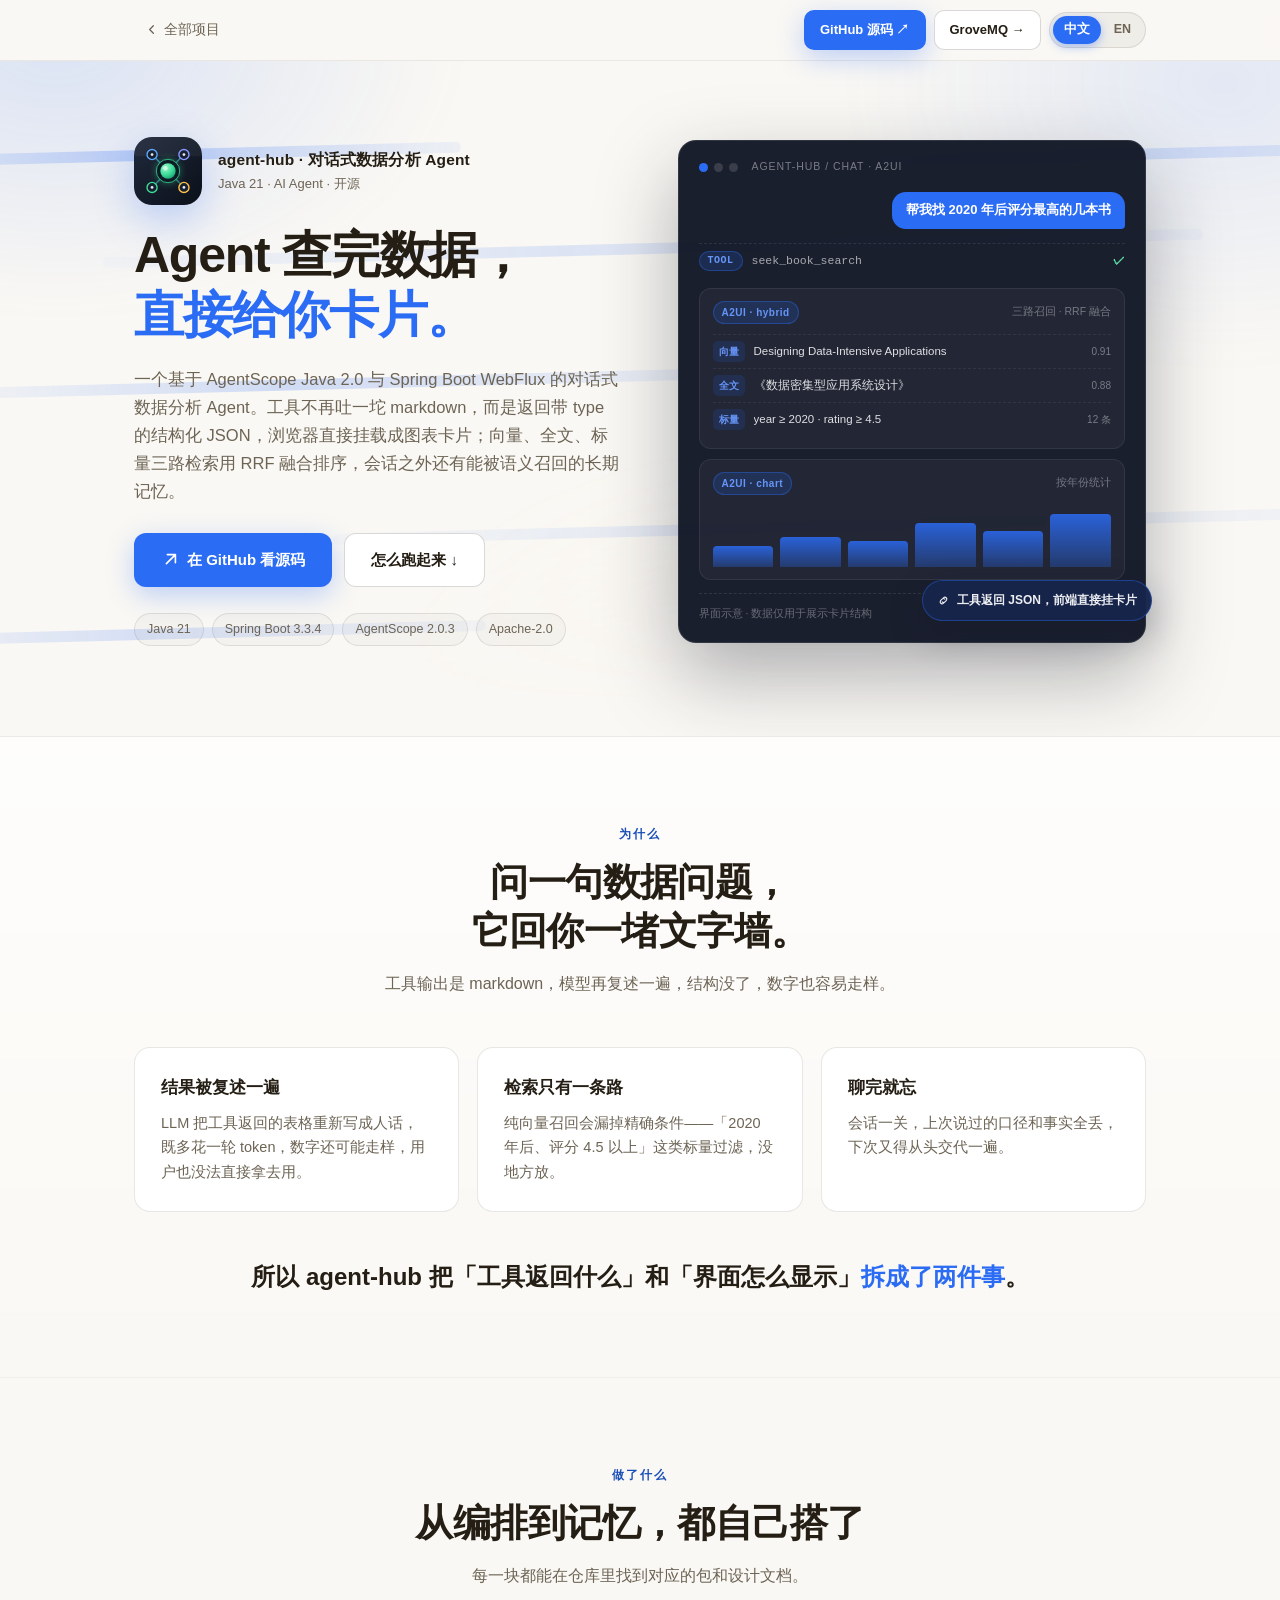
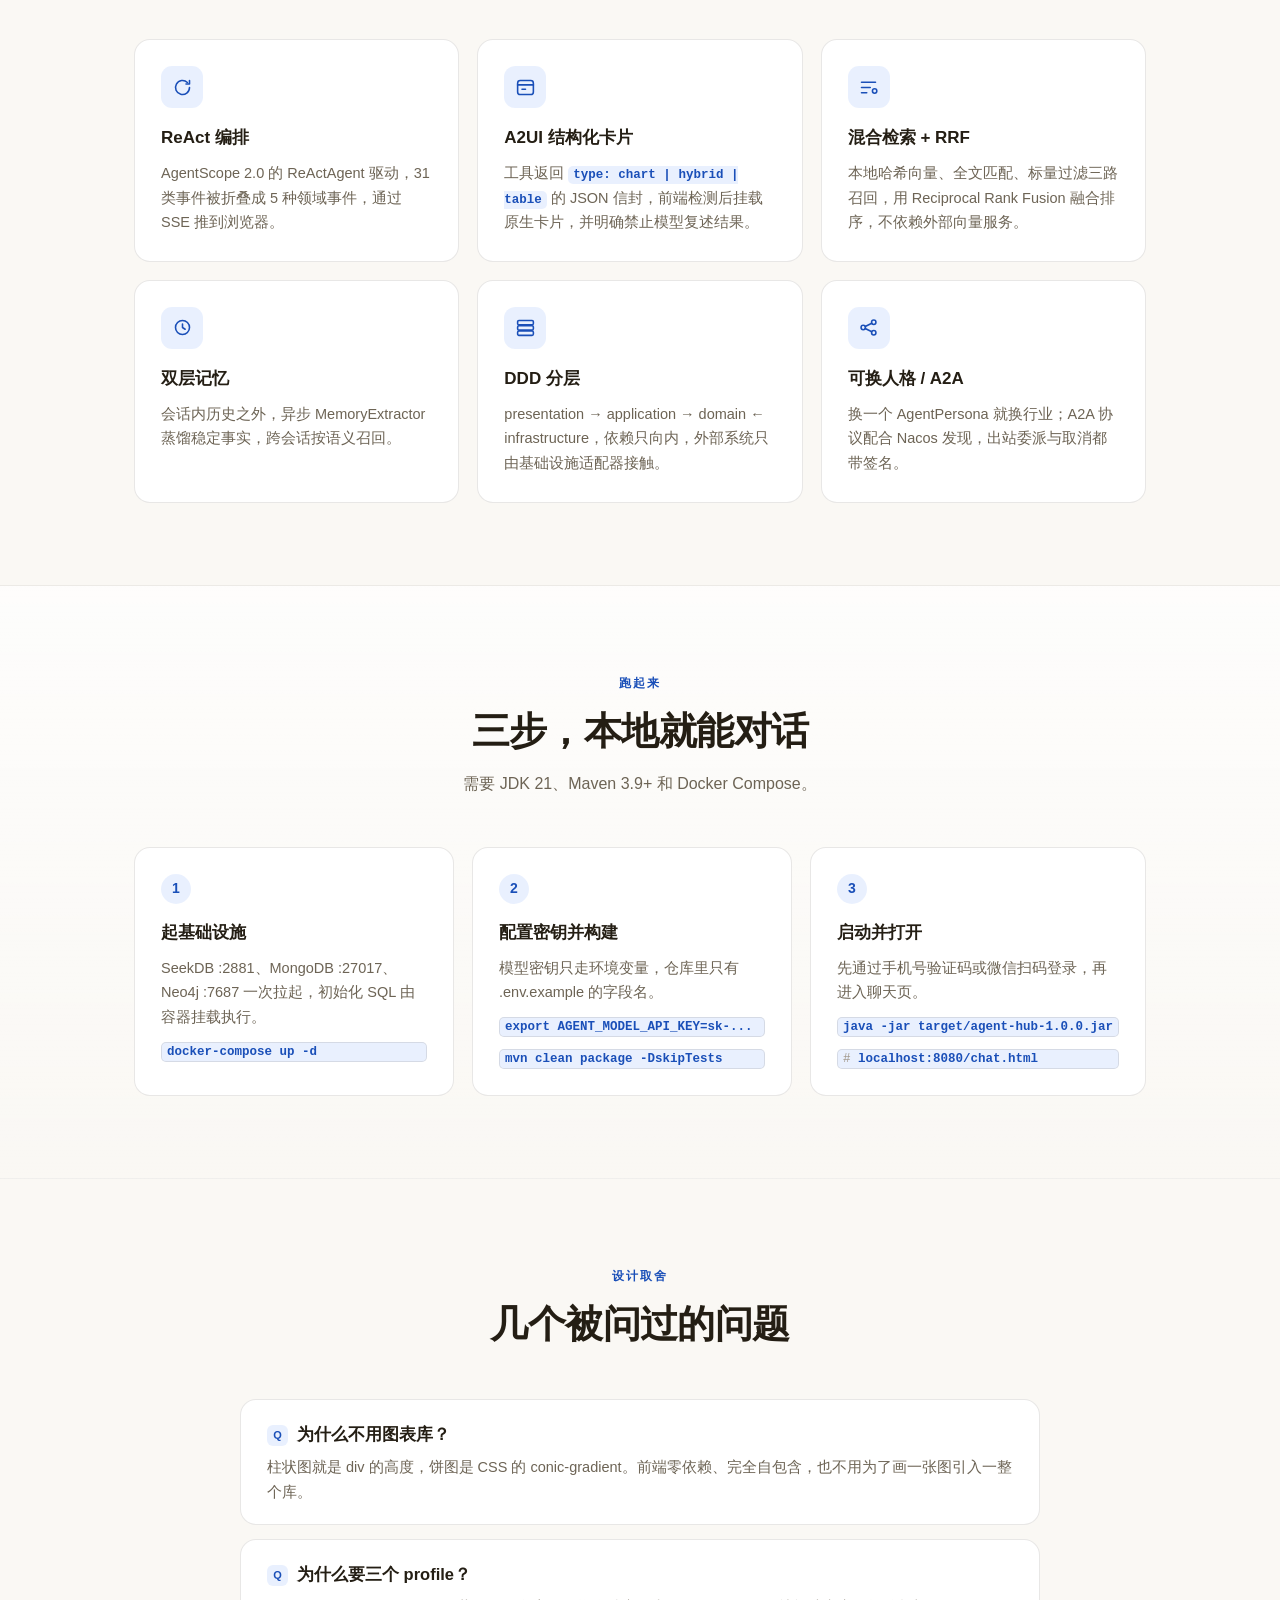
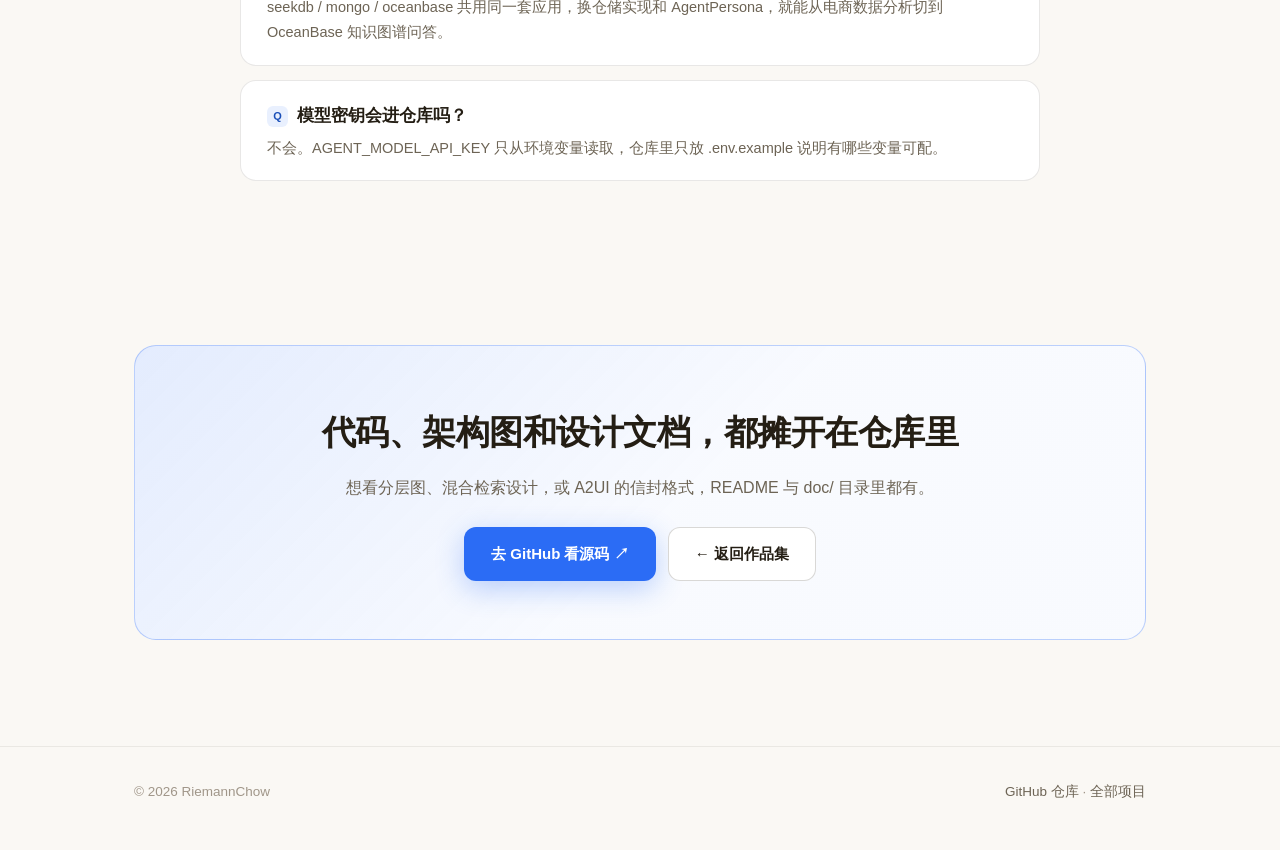
==== projects/agent-hub/index.html @ 88ec3f2a "feat: portfolio init commit" ====
<!DOCTYPE html>
<html lang="zh-CN">
<head>
  <meta charset="UTF-8">
  <meta name="viewport" content="width=device-width, initial-scale=1.0">
  <title>agent-hub · 查完数据，直接给你卡片 | RiemannChow 的作品</title>
  <meta name="description" content="agent-hub：基于 AgentScope Java 2.0 与 Spring Boot WebFlux 的对话式数据分析 Agent。ReAct 编排、A2UI 结构化结果卡片、混合检索 RRF、双层记忆与 DDD 分层。">
  <meta name="theme-color" content="#faf8f4">
  <link rel="icon" type="image/svg+xml" href="../../assets/favicon.svg">
  <link rel="stylesheet" href="../../styles.css">
  <link rel="stylesheet" href="../../detail.css">
  <script>
    document.documentElement.classList.add('js');
    try {
      document.documentElement.dataset.lang =
        localStorage.getItem('portfolio-lang') === 'en' ? 'en' : 'zh';
    } catch (e) {}
  </script>
</head>
<body class="detail-page theme-blue" data-page="ah">
  <a class="skip-link" href="#main" data-i18n="common.skip">跳到主要内容</a>

  <header class="site-header">
    <div class="container nav">
      <a class="back-link" href="../../">
        <svg viewBox="0 0 24 24" fill="none" stroke="currentColor" stroke-width="2" stroke-linecap="round" stroke-linejoin="round" aria-hidden="true"><polyline points="15 18 9 12 15 6"/></svg>
        <span data-i18n="common.back">全部项目</span>
      </a>
      <div class="detail-actions">
        <a class="btn btn-primary btn-sm" href="https://github.com/RiemannChow/agent-hub" target="_blank" rel="noopener noreferrer" data-i18n="common.source">GitHub 源码 ↗</a>
        <a class="btn btn-ghost btn-sm hide-sm" href="../grovemq/" data-i18n="ah.cross">GroveMQ →</a>
        <div class="lang-switch" role="group" aria-label="语言切换">
          <button type="button" data-lang="zh" aria-pressed="true">中文</button>
          <button type="button" data-lang="en" aria-pressed="false">EN</button>
        </div>
      </div>
    </div>
  </header>

  <main id="main">
    <!-- ============ Hero ============ -->
    <section class="detail-hero">
      <div class="detail-stripes" aria-hidden="true"><i></i><i></i><i></i><i></i><i></i><i></i></div>
      <div class="container detail-inner">
        <div class="detail-copy">
          <div class="detail-app">
            <img src="../../assets/agent-hub.svg" alt="agent-hub 项目图标" data-i18n-alt="ah.iconAlt" width="68" height="68">
            <div>
              <div class="detail-app-name" data-i18n="ah.appName">agent-hub · 对话式数据分析 Agent</div>
              <div class="detail-app-cat" data-i18n="ah.appCat">Java 21 · AI Agent · 开源</div>
            </div>
          </div>
          <h1 class="hero-title" data-i18n="ah.hero.title" data-i18n-html>Agent 查完数据，<br><em>直接给你卡片。</em></h1>
          <p class="hero-sub" data-i18n="ah.hero.sub">一个基于 AgentScope Java 2.0 与 Spring Boot WebFlux 的对话式数据分析 Agent。工具不再吐一坨 markdown，而是返回带 type 的结构化 JSON，浏览器直接挂载成图表卡片；向量、全文、标量三路检索用 RRF 融合排序，会话之外还有能被语义召回的长期记忆。</p>
          <div class="detail-ctas">
            <a class="btn btn-primary" href="https://github.com/RiemannChow/agent-hub" target="_blank" rel="noopener noreferrer">
              <svg viewBox="0 0 20 20" aria-hidden="true"><path d="M7 4h9v9M16 4 6 14" fill="none" stroke="currentColor" stroke-width="1.8" stroke-linecap="round" stroke-linejoin="round"/></svg>
              <span data-i18n="common.cta.source">在 GitHub 看源码</span>
            </a>
            <a class="btn btn-ghost" href="#run" data-i18n="common.cta.run">怎么跑起来 ↓</a>
          </div>
          <div class="facts">
            <span class="fact">Java 21</span>
            <span class="fact">Spring Boot 3.3.4</span>
            <span class="fact">AgentScope 2.0.3</span>
            <span class="fact">Apache-2.0</span>
          </div>
        </div>

        <div class="demo-wrap">
          <div class="demo-panel">
            <div class="demo-bar"><i></i><i></i><i></i><span>agent-hub / chat · a2ui</span></div>
            <div class="demo-user" data-i18n="ah.demo.user">帮我找 2020 年后评分最高的几本书</div>
            <div class="demo-line"><span class="demo-chip">TOOL</span><span>seek_book_search</span><b>✓</b></div>

            <div class="demo-card">
              <div class="demo-card-head">
                <span class="demo-chip">A2UI · hybrid</span>
                <small data-i18n="ah.demo.hybridLabel">三路召回 · RRF 融合</small>
              </div>
              <div class="demo-hit"><em data-i18n="ah.demo.vector">向量</em><span>Designing Data-Intensive Applications</span><small>0.91</small></div>
              <div class="demo-hit"><em data-i18n="ah.demo.fulltext">全文</em><span data-i18n="ah.demo.hit2">《数据密集型应用系统设计》</span><small>0.88</small></div>
              <div class="demo-hit"><em data-i18n="ah.demo.scalar">标量</em><span>year ≥ 2020 · rating ≥ 4.5</span><small data-i18n="ah.demo.hit3Count">12 条</small></div>
            </div>

            <div class="demo-card">
              <div class="demo-card-head">
                <span class="demo-chip">A2UI · chart</span>
                <small data-i18n="ah.demo.chartLabel">按年份统计</small>
              </div>
              <div class="demo-chart" aria-hidden="true">
                <i style="--h:36%"></i><i style="--h:52%"></i><i style="--h:44%"></i>
                <i style="--h:76%"></i><i style="--h:62%"></i><i style="--h:92%"></i>
              </div>
            </div>
            <div class="demo-note" data-i18n="ah.demo.note">界面示意 · 数据仅用于展示卡片结构</div>
          </div>
          <div class="demo-float">
            <svg viewBox="0 0 20 20" fill="none" stroke="currentColor" stroke-width="1.7" stroke-linecap="round" aria-hidden="true"><path d="M8 12a3 3 0 0 0 4.2 0l2.3-2.3a3 3 0 0 0-4.2-4.2l-1.1 1.1M12 8a3 3 0 0 0-4.2 0L5.5 10.3a3 3 0 0 0 4.2 4.2l1.1-1.1"/></svg>
            <span data-i18n="ah.demo.float">工具返回 JSON，前端直接挂卡片</span>
          </div>
        </div>
      </div>
    </section>

    <!-- ============ 为什么 ============ -->
    <section class="detail-section alt">
      <div class="container">
        <div class="detail-head">
          <span class="kicker" data-i18n="ah.why.kicker">为什么</span>
          <h2 class="section-title" data-i18n="ah.why.title" data-i18n-html>问一句数据问题，<br>它回你一堵文字墙。</h2>
          <p class="section-sub" data-i18n="ah.why.sub">工具输出是 markdown，模型再复述一遍，结构没了，数字也容易走样。</p>
        </div>
        <div class="card-grid">
          <div class="info-card">
            <h3 data-i18n="ah.why.1h">结果被复述一遍</h3>
            <p data-i18n="ah.why.1p">LLM 把工具返回的表格重新写成人话，既多花一轮 token，数字还可能走样，用户也没法直接拿去用。</p>
          </div>
          <div class="info-card">
            <h3 data-i18n="ah.why.2h">检索只有一条路</h3>
            <p data-i18n="ah.why.2p">纯向量召回会漏掉精确条件——「2020 年后、评分 4.5 以上」这类标量过滤，没地方放。</p>
          </div>
          <div class="info-card">
            <h3 data-i18n="ah.why.3h">聊完就忘</h3>
            <p data-i18n="ah.why.3p">会话一关，上次说过的口径和事实全丢，下次又得从头交代一遍。</p>
          </div>
        </div>
        <p class="detail-transition" data-i18n="ah.why.transition" data-i18n-html>所以 agent-hub 把「工具返回什么」和「界面怎么显示」<em>拆成了两件事</em>。</p>
      </div>
    </section>

    <!-- ============ 能力 ============ -->
    <section class="detail-section">
      <div class="container">
        <div class="detail-head">
          <span class="kicker" data-i18n="ah.feat.kicker">做了什么</span>
          <h2 class="section-title" data-i18n="ah.feat.title">从编排到记忆，都自己搭了</h2>
          <p class="section-sub" data-i18n="ah.feat.sub">每一块都能在仓库里找到对应的包和设计文档。</p>
        </div>
        <div class="card-grid">
          <div class="info-card">
            <div class="feature-icon"><svg viewBox="0 0 24 24" fill="none" stroke="currentColor" stroke-width="1.8" stroke-linecap="round" stroke-linejoin="round" aria-hidden="true"><path d="M20 12a8 8 0 1 1-2.4-5.7"/><polyline points="20 4 20 8 16 8"/></svg></div>
            <h3 data-i18n="ah.feat.1h">ReAct 编排</h3>
            <p data-i18n="ah.feat.1p">AgentScope 2.0 的 ReActAgent 驱动，31 类事件被折叠成 5 种领域事件，通过 SSE 推到浏览器。</p>
          </div>
          <div class="info-card">
            <div class="feature-icon"><svg viewBox="0 0 24 24" fill="none" stroke="currentColor" stroke-width="1.8" stroke-linecap="round" stroke-linejoin="round" aria-hidden="true"><rect x="3" y="4" width="18" height="16" rx="3"/><path d="M3 9h18M8 14h4"/></svg></div>
            <h3 data-i18n="ah.feat.2h">A2UI 结构化卡片</h3>
            <p data-i18n="ah.feat.2p" data-i18n-html>工具返回 <code>type: chart | hybrid | table</code> 的 JSON 信封，前端检测后挂载原生卡片，并明确禁止模型复述结果。</p>
          </div>
          <div class="info-card">
            <div class="feature-icon"><svg viewBox="0 0 24 24" fill="none" stroke="currentColor" stroke-width="1.8" stroke-linecap="round" stroke-linejoin="round" aria-hidden="true"><path d="M4 6h16M4 12h10M4 18h6"/><circle cx="19" cy="16" r="2.5"/></svg></div>
            <h3 data-i18n="ah.feat.3h">混合检索 + RRF</h3>
            <p data-i18n="ah.feat.3p">本地哈希向量、全文匹配、标量过滤三路召回，用 Reciprocal Rank Fusion 融合排序，不依赖外部向量服务。</p>
          </div>
          <div class="info-card">
            <div class="feature-icon"><svg viewBox="0 0 24 24" fill="none" stroke="currentColor" stroke-width="1.8" stroke-linecap="round" stroke-linejoin="round" aria-hidden="true"><circle cx="12" cy="12" r="8"/><path d="M12 8v4l3 2"/></svg></div>
            <h3 data-i18n="ah.feat.4h">双层记忆</h3>
            <p data-i18n="ah.feat.4p">会话内历史之外，异步 MemoryExtractor 蒸馏稳定事实，跨会话按语义召回。</p>
          </div>
          <div class="info-card">
            <div class="feature-icon"><svg viewBox="0 0 24 24" fill="none" stroke="currentColor" stroke-width="1.8" stroke-linecap="round" stroke-linejoin="round" aria-hidden="true"><rect x="3" y="4" width="18" height="5" rx="1.5"/><rect x="3" y="10" width="18" height="5" rx="1.5"/><rect x="3" y="16" width="18" height="5" rx="1.5"/></svg></div>
            <h3 data-i18n="ah.feat.5h">DDD 分层</h3>
            <p data-i18n="ah.feat.5p">presentation → application → domain ← infrastructure，依赖只向内，外部系统只由基础设施适配器接触。</p>
          </div>
          <div class="info-card">
            <div class="feature-icon"><svg viewBox="0 0 24 24" fill="none" stroke="currentColor" stroke-width="1.8" stroke-linecap="round" stroke-linejoin="round" aria-hidden="true"><circle cx="6" cy="12" r="2.5"/><circle cx="18" cy="6" r="2.5"/><circle cx="18" cy="18" r="2.5"/><path d="m8.2 10.9 7.6-3.7M8.2 13.1l7.6 3.7"/></svg></div>
            <h3 data-i18n="ah.feat.6h">可换人格 / A2A</h3>
            <p data-i18n="ah.feat.6p">换一个 AgentPersona 就换行业；A2A 协议配合 Nacos 发现，出站委派与取消都带签名。</p>
          </div>
        </div>
      </div>
    </section>

    <!-- ============ 跑起来 ============ -->
    <section class="detail-section alt" id="run">
      <div class="container">
        <div class="detail-head">
          <span class="kicker" data-i18n="ah.run.kicker">跑起来</span>
          <h2 class="section-title" data-i18n="ah.run.title">三步，本地就能对话</h2>
          <p class="section-sub" data-i18n="ah.run.sub">需要 JDK 21、Maven 3.9+ 和 Docker Compose。</p>
        </div>
        <div class="card-grid">
          <div class="info-card">
            <div class="step-num">1</div>
            <h3 data-i18n="ah.run.1h">起基础设施</h3>
            <p data-i18n="ah.run.1p">SeekDB :2881、MongoDB :27017、Neo4j :7687 一次拉起，初始化 SQL 由容器挂载执行。</p>
            <code class="code-line">docker-compose up -d</code>
          </div>
          <div class="info-card">
            <div class="step-num">2</div>
            <h3 data-i18n="ah.run.2h">配置密钥并构建</h3>
            <p data-i18n="ah.run.2p">模型密钥只走环境变量，仓库里只有 .env.example 的字段名。</p>
            <code class="code-line">export AGENT_MODEL_API_KEY=sk-...</code>
            <code class="code-line">mvn clean package -DskipTests</code>
          </div>
          <div class="info-card">
            <div class="step-num">3</div>
            <h3 data-i18n="ah.run.3h">启动并打开</h3>
            <p data-i18n="ah.run.3p">先通过手机号验证码或微信扫码登录，再进入聊天页。</p>
            <code class="code-line">java -jar target/agent-hub-1.0.0.jar</code>
            <code class="code-line"><span class="cm"># </span>localhost:8080/chat.html</code>
          </div>
        </div>
      </div>
    </section>

    <!-- ============ 设计取舍 ============ -->
    <section class="detail-section">
      <div class="container">
        <div class="detail-head">
          <span class="kicker" data-i18n="ah.faq.kicker">设计取舍</span>
          <h2 class="section-title" data-i18n="ah.faq.title">几个被问过的问题</h2>
        </div>
        <div class="faq-list">
          <div class="faq-item">
            <h3 data-i18n="ah.faq.1h">为什么不用图表库？</h3>
            <p data-i18n="ah.faq.1p">柱状图就是 div 的高度，饼图是 CSS 的 conic-gradient。前端零依赖、完全自包含，也不用为了画一张图引入一整个库。</p>
          </div>
          <div class="faq-item">
            <h3 data-i18n="ah.faq.2h">为什么要三个 profile？</h3>
            <p data-i18n="ah.faq.2p">seekdb / mongo / oceanbase 共用同一套应用，换仓储实现和 AgentPersona，就能从电商数据分析切到 OceanBase 知识图谱问答。</p>
          </div>
          <div class="faq-item">
            <h3 data-i18n="ah.faq.3h">模型密钥会进仓库吗？</h3>
            <p data-i18n="ah.faq.3p">不会。AGENT_MODEL_API_KEY 只从环境变量读取，仓库里只放 .env.example 说明有哪些变量可配。</p>
          </div>
        </div>
      </div>
    </section>

    <!-- ============ 收尾 CTA ============ -->
    <section class="detail-section">
      <div class="container">
        <div class="detail-cta">
          <h2 data-i18n="ah.cta.h2">代码、架构图和设计文档，都摊开在仓库里</h2>
          <p data-i18n="ah.cta.p">想看分层图、混合检索设计，或 A2UI 的信封格式，README 与 doc/ 目录里都有。</p>
          <div class="detail-ctas">
            <a class="btn btn-primary" href="https://github.com/RiemannChow/agent-hub" target="_blank" rel="noopener noreferrer" data-i18n="common.cta.sourceArrow">去 GitHub 看源码 ↗</a>
            <a class="btn btn-ghost" href="../../" data-i18n="common.cta.back">← 返回作品集</a>
          </div>
        </div>
      </div>
    </section>
  </main>

  <footer class="site-footer">
    <div class="container footer-inner">
      <span>© <span id="year">2026</span> RiemannChow</span>
      <span><a href="https://github.com/RiemannChow/agent-hub" target="_blank" rel="noopener noreferrer" data-i18n="common.footer.repo">GitHub 仓库</a> · <a href="../../" data-i18n="common.footer.all">全部项目</a></span>
    </div>
  </footer>

  <script src="../../i18n.js" defer></script>
  <script src="../../script.js" defer></script>
</body>
</html>
---- styles.css ----
/* ============================================================
   RiemannChow 的作品 — 静态作品集
   纯 HTML / CSS / JS，无构建步骤，直接交给 GitHub Pages
   ============================================================ */

:root {
  --bg: #faf8f4;
  --card: #ffffff;
  --card-hover: #fffdf6;
  --border: rgba(30, 24, 12, 0.10);
  --text: #241e14;
  --muted: #6d6455;
  --faint: #a09689;
  --accent: #ffc24d;
  --btn-text: #1a1108;
  --accent-ink: #8a6620;
  --radius: 16px;
}

*, *::before, *::after { box-sizing: border-box; }

html { scroll-behavior: smooth; }

body {
  margin: 0;
  font-family: -apple-system, BlinkMacSystemFont, "SF Pro Text", "PingFang SC",
    "Hiragino Sans GB", "Noto Sans SC", "Microsoft YaHei", "Segoe UI", Roboto, sans-serif;
  background: var(--bg);
  color: var(--text);
  font-size: 16px;
  line-height: 1.7;
  -webkit-font-smoothing: antialiased;
  -moz-osx-font-smoothing: grayscale;
  text-rendering: optimizeLegibility;
}

::selection { background: rgba(255, 194, 77, 0.38); }
a { color: inherit; text-decoration: none; }
img { display: block; max-width: 100%; }
h1, h2, h3, p { margin: 0; }

.container { max-width: 1060px; margin: 0 auto; padding: 0 24px; }

:focus-visible {
  outline: 2px solid var(--accent-ink);
  outline-offset: 3px;
  border-radius: 6px;
}

.skip-link {
  position: absolute; left: -9999px; top: 8px; z-index: 100;
  background: #fff; padding: 10px 16px; border-radius: 10px;
  border: 1px solid var(--border); font-size: 14px;
}
.skip-link:focus { left: 16px; }

/* ============ 顶栏 ============ */
.site-header {
  position: sticky; top: 0; z-index: 50;
  background: rgba(250, 248, 244, 0.78);
  -webkit-backdrop-filter: blur(14px);
  backdrop-filter: blur(14px);
  border-bottom: 1px solid rgba(30, 24, 12, 0.07);
}
.nav {
  display: flex; align-items: center; justify-content: space-between;
  gap: 16px; height: 60px;
}
.wordmark { display: flex; align-items: center; gap: 9px; font-weight: 700; font-size: 15px; }
.wordmark svg { width: 24px; height: 24px; border-radius: 7px; }
.nav-right { display: flex; align-items: center; gap: 6px; }
.nav-link {
  color: var(--muted); font-size: 14px; padding: 6px 12px;
  border-radius: 8px; transition: color .15s, background .15s;
}
.nav-link:hover { color: var(--text); background: rgba(30, 24, 12, 0.04); }

/* 中英文切换：选中态自动跟随当前页的品牌色 */
.lang-switch {
  display: inline-flex; align-items: center; gap: 2px;
  padding: 3px; border-radius: 999px;
  background: rgba(30, 24, 12, 0.05);
  border: 1px solid var(--border);
}
.lang-switch button {
  border: 0; cursor: pointer; font: inherit;
  font-size: 12.5px; font-weight: 700; line-height: 1.4;
  color: var(--muted); background: transparent;
  padding: 5px 11px; border-radius: 999px;
  transition: background .15s, color .15s, box-shadow .15s;
}
.lang-switch button:hover { color: var(--text); }
.lang-switch button[aria-pressed="true"] {
  background: var(--accent); color: var(--btn-text);
  box-shadow: 0 3px 10px color-mix(in srgb, var(--accent) 38%, transparent);
}
.lang-switch button:focus-visible { outline-offset: 2px; }

/* ============ Hero ============ */
.hero { position: relative; overflow: hidden; }
.home-hero {
  isolation: isolate;
  padding: 88px 0 96px;
  text-align: center;
}

/* 极光底色 */
.home-hero::before {
  content: ""; position: absolute; inset: -12%; z-index: -3;
  background:
    radial-gradient(640px 440px at 14% 8%,  rgba(255, 196, 90,  .40), transparent 64%),
    radial-gradient(580px 420px at 86% 4%,  rgba(255, 214, 140, .34), transparent 66%),
    radial-gradient(620px 460px at 80% 30%, rgba(147, 178, 255, .22), transparent 66%),
    radial-gradient(540px 400px at 3%  60%, rgba(255, 190, 110, .28), transparent 66%),
    radial-gradient(600px 440px at 95% 92%, rgba(255, 206, 130, .26), transparent 66%),
    radial-gradient(480px 360px at 34% 98%, rgba(180, 164, 255, .16), transparent 68%);
  filter: blur(16px) saturate(1.1);
  /* 底边淡出，避免和下方纯色区出现一条硬分界线 */
  -webkit-mask-image: linear-gradient(to bottom, #000 0%, #000 46%, rgba(0,0,0,.45) 70%, transparent 90%);
          mask-image: linear-gradient(to bottom, #000 0%, #000 46%, rgba(0,0,0,.45) 70%, transparent 90%);
  animation: aurora 26s ease-in-out infinite alternate;
  will-change: transform;
}
@keyframes aurora {
  from { transform: translate3d(-1.6%, -1.2%, 0) scale(1); }
  to   { transform: translate3d(1.8%,  1.6%, 0) scale(1.08); }
}

/* 水彩晕染斑块 */
.wash {
  position: absolute; inset: 0; z-index: -2; pointer-events: none;
  -webkit-mask-image: linear-gradient(to bottom, #000 0%, #000 55%, transparent 96%);
          mask-image: linear-gradient(to bottom, #000 0%, #000 55%, transparent 96%);
}
.wash-blob {
  position: absolute; display: block;
  mix-blend-mode: multiply;
  filter: blur(26px);
  opacity: .42;
}
.blob-a {
  width: 420px; height: 360px; left: -110px; top: 10px;
  background: radial-gradient(closest-side, rgba(240, 176, 76, .62), transparent);
  border-radius: 58% 42% 37% 63% / 52% 61% 39% 48%;
  animation: drift 22s ease-in-out infinite alternate;
}
.blob-b {
  width: 380px; height: 330px; right: -90px; top: 40px;
  background: radial-gradient(closest-side, rgba(255, 211, 130, .62), transparent);
  border-radius: 42% 58% 63% 37% / 39% 48% 52% 61%;
  animation: drift 28s ease-in-out infinite alternate-reverse;
}
.blob-c {
  width: 460px; height: 300px; left: 34%; bottom: -140px;
  background: radial-gradient(closest-side, rgba(180, 176, 240, .34), transparent);
  border-radius: 50% 50% 40% 60% / 60% 40% 60% 40%;
  animation: drift 32s ease-in-out infinite alternate;
}
@keyframes drift {
  from { transform: translate(-18px, -12px) rotate(-4deg) scale(1); }
  to   { transform: translate(24px, 16px) rotate(5deg) scale(1.12); }
}

/* 纸张纹理 */
.home-hero::after {
  content: ""; position: absolute; inset: 0; z-index: -1; pointer-events: none;
  opacity: .38; mix-blend-mode: multiply;
  -webkit-mask-image: linear-gradient(to bottom, #000 0%, #000 58%, transparent 100%);
          mask-image: linear-gradient(to bottom, #000 0%, #000 58%, transparent 100%);
  background-image: url("data:image/svg+xml,%3Csvg xmlns='http://www.w3.org/2000/svg' width='220' height='220'%3E%3Cfilter id='n'%3E%3CfeTurbulence type='fractalNoise' baseFrequency='0.75' numOctaves='3' stitchTiles='stitch'/%3E%3C/filter%3E%3Crect width='100%25' height='100%25' filter='url(%23n)' opacity='0.12'/%3E%3C/svg%3E");
}

/* 开场逐级浮现 */
.home-hero .hero-title,
.home-hero .hero-sub,
.home-hero .hero-icons,
.home-hero .hero-ctas,
.home-hero .facts { animation: heroIn .8s cubic-bezier(.2,.7,.2,1) backwards; }
.home-hero .hero-title  { animation-delay: .12s; }
.home-hero .hero-sub    { animation-delay: .20s; }
.home-hero .hero-icons  { animation-delay: .30s; }
.home-hero .hero-ctas   { animation-delay: .40s; }
.home-hero .facts       { animation-delay: .48s; }
@keyframes heroIn { from { opacity: 0; transform: translateY(16px); } }

.hero-title {
  font-size: clamp(38px, 5.6vw, 62px);
  line-height: 1.16; letter-spacing: -.03em; font-weight: 800;
  margin: 22px 0 20px;
}
.hero-title em { font-style: normal; color: var(--accent-ink); }
@supports ((-webkit-background-clip: text) or (background-clip: text)) {
  .hero-title em {
    background: linear-gradient(98deg, #a06a06 5%, #c08812 52%, #dca72e 92%);
    -webkit-background-clip: text;
            background-clip: text;
    color: transparent;
    -webkit-text-fill-color: transparent;
  }
}

.hero-sub {
  font-size: 17.5px; color: var(--muted);
  max-width: 36em; margin: 0 auto 0;
}

/* 图标浮条：弧形排布 + 品牌色辉光 + 轻微漂浮 */
.hero-icons {
  display: flex; flex-wrap: wrap; justify-content: center; align-items: center;
  gap: 16px; margin: 42px 0 34px;
}
.hi {
  width: 58px; height: 58px; padding: 3px;
  display: grid; place-items: center;
  border-radius: 17px; background: #fff;
  border: 1px solid rgba(30, 24, 12, .08);
  box-shadow: 0 16px 36px color-mix(in srgb, var(--tc, #ffc24d) 30%, transparent);
  transform: rotate(var(--r, 0deg)) translateY(var(--y, 0px));
  transition: transform .25s ease, box-shadow .25s ease;
}
.hi img {
  width: 100%; height: 100%; border-radius: 14px;
  animation: heroFloat 5.6s ease-in-out infinite;
}
.hi:hover {
  transform: rotate(0deg) translateY(calc(var(--y, 0px) - 5px)) scale(1.08);
  box-shadow: 0 20px 44px color-mix(in srgb, var(--tc, #ffc24d) 48%, transparent);
}
.hi.tech {
  background: linear-gradient(150deg,
    color-mix(in srgb, var(--tc) 14%, #ffffff),
    color-mix(in srgb, var(--tc) 32%, #ffffff));
  color: color-mix(in srgb, var(--tc) 55%, #241b0c);
}
.hi.tech b { font-size: 11.5px; font-weight: 800; letter-spacing: -.02em; }
.hi:nth-child(2) img { animation-delay: -.7s; }
.hi:nth-child(3) img { animation-delay: -1.4s; }
.hi:nth-child(4) img { animation-delay: -2.1s; }
.hi:nth-child(5) img { animation-delay: -2.8s; }
.hi:nth-child(6) img { animation-delay: -3.5s; }
.hi:nth-child(7) img { animation-delay: -4.2s; }
.hi:nth-child(8) img { animation-delay: -4.9s; }
@keyframes heroFloat {
  0%, 100% { transform: translateY(-3px); }
  50%      { transform: translateY(3px); }
}

.hero-ctas { display: flex; gap: 14px; flex-wrap: wrap; justify-content: center; }
.btn {
  display: inline-flex; align-items: center; justify-content: center; gap: 8px;
  font-weight: 700; font-size: 15px; padding: 13px 26px;
  border-radius: 12px; border: 1px solid transparent; cursor: pointer;
  transition: transform .15s ease, background .15s, border-color .15s, box-shadow .15s;
}
.btn svg { width: 18px; height: 18px; flex: none; }
.btn-primary {
  background: var(--accent); color: var(--btn-text);
  box-shadow: 0 8px 28px rgba(255, 194, 77, .34);
}
.btn-primary:hover { background: #eeb13a; transform: translateY(-1px); }
.btn-ghost { border-color: var(--border); color: var(--text); background: #fff; }
.btn-ghost:hover {
  border-color: rgba(30, 24, 12, .24); background: #fff;
  box-shadow: 0 10px 26px rgba(70, 53, 25, .10); transform: translateY(-1px);
}
.btn-sm { padding: 8px 16px; font-size: 13.5px; border-radius: 10px; }

.facts { display: flex; flex-wrap: wrap; gap: 8px; justify-content: center; margin-top: 26px; }
.fact {
  font-size: 12.5px; color: var(--muted);
  border: 1px solid var(--border); padding: 5px 12px;
  border-radius: 999px; background: rgba(30, 24, 12, .025);
}

/* ============ 项目区 ============ */
.section { padding: 0 0 64px; }
.projects-section { padding-top: 40px; }
#projects, #about { scroll-margin-top: 76px; }

.tools-head { text-align: center; margin: 0 0 38px; }
.kicker {
  display: inline-block; font-size: 12px; font-weight: 800;
  letter-spacing: .18em; text-transform: uppercase; color: var(--accent-ink);
}

.tools-grid { display: grid; grid-template-columns: 1fr 1fr; gap: 20px; position: relative; z-index: 1; }

.tool-card {
  display: block; background: var(--card);
  border: 1px solid var(--border); border-radius: 20px; padding: 34px;
  transition: transform .2s, border-color .2s, box-shadow .2s, background .2s;
}
.tool-card.featured { display: flex; gap: 26px; align-items: flex-start; position: relative; }
.tool-card.featured::before {
  content: ""; position: absolute; inset: 0 0 auto 0; height: 1px;
  border-radius: inherit;
  background: linear-gradient(90deg, transparent 6%,
    color-mix(in srgb, var(--tc, var(--accent)) 75%, transparent) 50%, transparent 94%);
  opacity: 0; transition: opacity .25s;
}
.tool-card.featured::after {
  content: ""; position: absolute; inset: 0; border-radius: inherit; pointer-events: none;
  background: radial-gradient(340px circle at var(--mx, 50%) var(--my, 50%),
    color-mix(in srgb, var(--tc, var(--accent)) 12%, transparent), transparent 66%);
  opacity: 0; transition: opacity .3s;
}
.tool-card.featured:hover {
  transform: translateY(-4px);
  border-color: color-mix(in srgb, var(--tc, var(--accent)) 45%, transparent);
  background: var(--card-hover);
  box-shadow: 0 24px 70px color-mix(in srgb, var(--tc, var(--accent)) 15%, transparent);
}
.tool-card.featured:hover::before,
.tool-card.featured:hover::after { opacity: 1; }

.tool-icon {
  width: 84px; height: 84px; border-radius: 20px; flex: none;
  box-shadow: 0 16px 44px color-mix(in srgb, var(--tc, var(--accent)) 26%, transparent);
  transition: transform .25s ease;
}
.tool-card.featured:hover .tool-icon { transform: translateY(-2px) rotate(-3deg) scale(1.04); }

.tool-card.lead { grid-column: 1 / -1; padding: 40px 44px; align-items: center; }
.tool-card.lead .tool-icon { width: 104px; height: 104px; border-radius: 24px; }
.card-body { flex: 1; min-width: 0; position: relative; z-index: 1; }
.tool-card h3 {
  font-size: 26px; font-weight: 800; display: flex; align-items: center;
  gap: 10px; flex-wrap: wrap; margin-bottom: 10px; letter-spacing: -.01em;
}
.tool-card .go {
  color: var(--accent-ink);
  color: color-mix(in srgb, var(--tc, var(--accent)) 52%, #241b0c);
  font-weight: 700; display: inline-block; transition: transform .2s;
}
.tool-card:hover .go { transform: translateX(4px); }
.badge {
  font-size: 11.5px; font-weight: 700; letter-spacing: .05em;
  color: color-mix(in srgb, var(--tc, var(--accent)) 52%, #241b0c);
  background: color-mix(in srgb, var(--tc, var(--accent)) 14%, transparent);
  border: 1px solid color-mix(in srgb, var(--tc, var(--accent)) 36%, transparent);
  border-radius: 999px; padding: 2px 10px;
}
.tool-card .desc { color: var(--muted); font-size: 16.5px; max-width: 62ch; margin-bottom: 6px; }
.tool-card .sub-desc { color: #8c8271; font-size: 13px; margin-bottom: 18px; }
.tags { display: flex; gap: 8px; flex-wrap: wrap; }
.tag {
  font-size: 12px; color: var(--muted);
  border: 1px solid var(--border); border-radius: 999px;
  padding: 4px 11px; background: rgba(30, 24, 12, .025);
}

.lead-dots { margin-left: auto; display: flex; flex-direction: column; gap: 16px; padding: 0 12px; }
.lead-dots i {
  width: 15px; height: 15px; border-radius: 50%;
  background: #4aa3ff; box-shadow: 0 0 20px 2px rgba(74, 163, 255, .75);
  animation: dotGlow 3.4s ease-in-out infinite;
}
.lead-dots i:nth-child(2) { background: #ffc24d; box-shadow: 0 0 20px 2px rgba(255, 194, 77, .75); animation-delay: -1.1s; }
.lead-dots i:nth-child(3) { background: #34d399; box-shadow: 0 0 20px 2px rgba(52, 211, 153, .75); animation-delay: -2.2s; }
@keyframes dotGlow { 0%, 100% { opacity: 1; } 50% { opacity: .5; } }

.port-stack {
  margin-left: auto; display: flex; flex-direction: column; gap: 11px; padding: 0 4px;
  font: 600 12px/1.4 ui-monospace, SFMono-Regular, Menlo, Consolas, monospace;
  color: var(--faint); white-space: nowrap;
}
.port-stack span { display: flex; align-items: center; gap: 9px; }
.port-stack i { width: 10px; height: 10px; border-radius: 50%; flex: none; }
.port-stack span:nth-child(1) i { background: #ffc24d; box-shadow: 0 0 14px 2px rgba(255, 194, 77, .6); }
.port-stack span:nth-child(2) i { background: #8a97ff; box-shadow: 0 0 14px 2px rgba(138, 151, 255, .6); }
.port-stack span:nth-child(3) i { background: #3ddc97; box-shadow: 0 0 14px 2px rgba(61, 220, 151, .6); }

.tool-card.placeholder {
  grid-column: 1 / -1;
  display: flex; align-items: center; justify-content: center; text-align: center;
  color: #8c8271; border-style: dashed; background: rgba(255, 255, 255, .46);
  font-size: 14.5px; min-height: 116px; line-height: 1.9;
}
.tool-card.placeholder a { color: var(--accent-ink); font-weight: 700; }
.tool-card.placeholder a:hover { text-decoration: underline; }

/* ============ 关于 + 公众号 ============ */
.about-section { padding-bottom: 32px; }
.about-grid {
  display: grid; grid-template-columns: 1.55fr .85fr;
  gap: 20px; align-items: stretch;
}
.about-card {
  display: flex; gap: 30px; align-items: flex-start;
  background: var(--card); border: 1px solid var(--border);
  border-radius: 20px; padding: 36px 40px;
}
.about-grid .about-card { padding: 30px; }
.about-avatar {
  width: 96px; height: 96px; flex: none; border-radius: 26px;
  box-shadow: 0 14px 40px rgba(70, 53, 25, .14);
}
.about-copy { flex: 1; min-width: 0; }
.about-copy h2 {
  font-size: clamp(21px, 2.6vw, 27px); font-weight: 800;
  letter-spacing: -.015em; line-height: 1.35; margin: 6px 0 12px;
}
.about-copy p { color: var(--muted); font-size: 15.5px; max-width: 62ch; }
.about-links { display: flex; gap: 10px; flex-wrap: wrap; margin-top: 22px; }

.qr-card {
  background: var(--card); border: 1px solid var(--border);
  border-radius: 20px; padding: 26px;
  display: flex; flex-direction: column; align-items: center; text-align: center;
}
.qr-card .kicker { margin-bottom: 4px; }
.qr-card h3 { font-size: 20px; font-weight: 800; letter-spacing: -.01em; margin-bottom: 14px; }
.qr-image {
  display: block; width: 100%; max-width: 220px;
  border: 1px solid var(--border); border-radius: 14px;
  overflow: hidden; background: #fff;
  transition: transform .2s, box-shadow .2s;
}
.qr-image:hover { transform: translateY(-2px); box-shadow: 0 14px 34px rgba(70, 53, 25, .12); }
.qr-image img { width: 100%; height: auto; }
.qr-card p { color: var(--muted); font-size: 13.5px; margin-top: 14px; }
.qr-hint { font-size: 12.5px; font-weight: 700; color: var(--accent-ink); margin-top: 6px; }
.qr-hint:hover { text-decoration: underline; }

/* ============ 页脚 ============ */
.site-footer { border-top: 1px solid rgba(30, 24, 12, .07); padding: 34px 0 44px; margin-top: 24px; }
.footer-inner {
  display: flex; justify-content: space-between; align-items: center;
  gap: 16px; flex-wrap: wrap; color: var(--faint); font-size: 13.5px;
}
.footer-inner a { color: var(--muted); transition: color .15s; }
.footer-inner a:hover { color: var(--text); }

/* ============ 滚动浮现（由 script.js 驱动；无 JS 时完全不隐藏） ============ */
html.js .reveal { opacity: 0; transform: translateY(22px); }
html.js .reveal.in {
  opacity: 1; transform: none;
  transition: opacity .6s ease, transform .65s cubic-bezier(.2,.7,.2,1);
  transition-delay: var(--rd, 0s);
}

/* ============ 响应式 ============ */
@media (max-width: 920px) {
  .home-hero { padding: 68px 0 72px; }
  .tools-grid { grid-template-columns: 1fr; }
  .tool-card.lead { padding: 34px; }
  .lead-dots, .port-stack { display: none; }
  .about-card { padding: 30px; }
  .about-grid { grid-template-columns: 1fr; }
  .qr-image { max-width: 200px; }
}

@media (max-width: 560px) {
  .container { padding: 0 18px; }
  .hide-sm { display: none; }
  .wordmark { font-size: 13.5px; gap: 7px; }
  .wordmark svg { width: 21px; height: 21px; }
  .nav-right { gap: 4px; }
  .nav-link { padding: 6px 7px; font-size: 13px; }
  .lang-switch button { padding: 4px 8px; font-size: 11.5px; }
  .home-hero { padding: 54px 0 60px; }
  .hero-title { font-size: clamp(32px, 9vw, 40px); margin: 18px 0 16px; }
  .hero-sub { font-size: 15.5px; }
  .hero-icons { gap: 5px; margin: 32px 0 26px; }
  .hi { width: 38px; height: 38px; padding: 2px; border-radius: 12px; }
  .hi img { border-radius: 10px; }
  .hi.tech b { font-size: 9.5px; }
  .hero-icons .hi { transform: none !important; }
  .hero-icons .hi:hover { transform: translateY(-4px) scale(1.06) !important; }
  .hero-ctas .btn { width: 100%; }
  .projects-section { padding-top: 28px; }
  .tools-head { margin-bottom: 26px; }
  .tool-card.featured, .tool-card.lead { flex-direction: column; align-items: flex-start; padding: 26px 22px; gap: 18px; }
  .tool-card.lead .tool-icon { width: 72px; height: 72px; border-radius: 18px; }
  .tool-card h3 { font-size: 22px; }
  .tool-card .desc { font-size: 15.5px; }
  .tool-card.placeholder { min-height: 100px; padding: 22px; }
  .about-card { flex-direction: column; gap: 20px; padding: 26px 22px; }
  .about-grid .about-card { padding: 26px 22px; }
  .qr-card { padding: 22px; }
  .qr-image { max-width: 190px; }
  .about-avatar { width: 72px; height: 72px; border-radius: 20px; }
  .footer-inner { flex-direction: column; align-items: flex-start; gap: 8px; }
}

@media (prefers-reduced-motion: reduce) {
  html { scroll-behavior: auto; }
  *, *::before, *::after {
    animation-duration: .001ms !important;
    animation-iteration-count: 1 !important;
    transition-duration: .001ms !important;
  }
  html.js .reveal { opacity: 1; transform: none; }
}
---- detail.css ----
/* ============================================================
   项目详情页通用样式（在 styles.css 之后加载）
   站点骨架沿用首页，只把强调色换成每个项目自己的品牌色
   ============================================================ */

body.detail-page { --btn-text: #ffffff; }

/* 每个项目一套品牌色：写在 body 上，通过 CSS 变量继承给整页 */
body.theme-blue {
  --accent: #2b6cf5;
  --accent-ink: #1a4fb8;
  --accent-soft: rgba(43, 108, 245, .10);
  --accent-line: rgba(43, 108, 245, .30);
  --ink-tint: rgba(43, 108, 245, .10);
}
body.theme-green {
  --accent: #0e9469;
  --accent-ink: #0a6d4d;
  --accent-soft: rgba(14, 148, 105, .11);
  --accent-line: rgba(14, 148, 105, .32);
  --ink-tint: rgba(14, 148, 105, .10);
}

/* 覆盖首页写死的琥珀色组件 */
.detail-page .btn-primary {
  background: var(--accent);
  box-shadow: 0 8px 28px color-mix(in srgb, var(--accent) 30%, transparent);
}
.detail-page .btn-primary:hover { background: var(--accent); filter: brightness(.92); }
.detail-page .btn-ghost { border-color: rgba(30, 24, 12, .17); }
.detail-page .kicker { color: var(--accent-ink); }
.detail-page ::selection { background: var(--accent-soft); }
.detail-page :focus-visible { outline-color: var(--accent-ink); }

/* 顶部导航：左侧返回 + 右侧动作 */
.back-link {
  display: inline-flex; align-items: center; gap: 5px;
  color: var(--muted); font-size: 14px; padding: 6px 10px;
  border-radius: 8px; transition: color .15s, background .15s;
}
.back-link:hover { color: var(--text); background: rgba(30,24,12,.04); }
.back-link svg { width: 15px; height: 15px; }
.detail-actions { display: flex; align-items: center; gap: 8px; }
.detail-actions .btn-sm { padding: 8px 15px; font-size: 13px; }

/* ============ Hero ============ */
.detail-hero {
  position: relative; overflow: hidden; isolation: isolate;
  padding: 76px 0 90px;
}
.detail-hero::before {
  content: ""; position: absolute; inset: -10% -10% 0; z-index: -3;
  background:
    radial-gradient(620px 420px at 12% 6%,  color-mix(in srgb, var(--accent) 15%, transparent), transparent 66%),
    radial-gradient(560px 420px at 88% 12%, color-mix(in srgb, var(--accent) 11%, transparent), transparent 68%),
    radial-gradient(620px 380px at 60% 96%, rgba(255, 205, 120, .12), transparent 68%);
  filter: blur(12px);
  -webkit-mask-image: linear-gradient(to bottom, #000 0%, #000 48%, transparent 96%);
          mask-image: linear-gradient(to bottom, #000 0%, #000 48%, transparent 96%);
}

/* 参考页那种斜向淡色条纹 */
.detail-stripes { position: absolute; inset: 0; z-index: -2; pointer-events: none; }
.detail-stripes i {
  position: absolute; display: block; height: 11px; border-radius: 999px;
  background: linear-gradient(90deg,
    color-mix(in srgb, var(--accent) 4%, transparent),
    color-mix(in srgb, var(--accent) 26%, transparent) 42%,
    color-mix(in srgb, var(--accent) 6%, transparent));
  filter: blur(.4px);
  transform: rotate(-1.5deg);
}
.detail-stripes i:nth-child(1) { top: 13%; left: -8%;  width: 44%; }
.detail-stripes i:nth-child(2) { top: 13%; left: 62%;  width: 52%; opacity: .75; }
.detail-stripes i:nth-child(3) { top: 27%; left: 8%;   width: 86%; opacity: .55; }
.detail-stripes i:nth-child(4) { top: 47%; left: -4%;  width: 62%; opacity: .8; }
.detail-stripes i:nth-child(5) { top: 68%; left: 26%;  width: 82%; opacity: .5; }
.detail-stripes i:nth-child(6) { top: 84%; left: -10%; width: 48%; opacity: .65; }

.detail-inner {
  position: relative; z-index: 1;
  display: grid; grid-template-columns: 1.02fr .98fr;
  gap: 56px; align-items: center;
}
.detail-copy { min-width: 0; }

.detail-app { display: flex; align-items: center; gap: 16px; margin-bottom: 20px; }
.detail-app img {
  width: 68px; height: 68px; border-radius: 18px; flex: none;
  box-shadow: 0 14px 40px color-mix(in srgb, var(--accent) 28%, transparent);
}
.detail-app-name { font-size: 15.5px; font-weight: 800; letter-spacing: .01em; }
.detail-app-cat { font-size: 13px; color: var(--muted); }

.detail-page .hero-title {
  font-size: clamp(34px, 4.2vw, 50px);
  line-height: 1.2; letter-spacing: -.025em; font-weight: 800;
  margin: 0 0 20px;
}
/* 桌面端两行标题只在 <br> 处断行，避免第二行被挤成第三行 */
@media (min-width: 921px) {
  .detail-page .hero-title { white-space: nowrap; }
  /* 英文字符更宽，单独收一档字号 */
  html[data-lang="en"] .detail-page .hero-title { font-size: clamp(30px, 3.6vw, 44px); }
}
/* 第二行用项目品牌色，覆盖首页的金色渐变 */
.detail-page .hero-title em {
  font-style: normal; color: var(--accent);
  background: none; -webkit-text-fill-color: var(--accent);
}
.detail-page .hero-sub {
  font-size: 16.5px; color: var(--muted);
  max-width: 40em; margin: 0 0 28px;
}
.detail-ctas { display: flex; gap: 12px; flex-wrap: wrap; }
.detail-page .facts { justify-content: flex-start; margin-top: 26px; }

/* ============ 深色产品示意面板 ============ */
.demo-wrap { position: relative; min-height: 420px; display: flex; align-items: center; justify-content: center; }
.demo-panel {
  width: 100%; max-width: 470px;
  background: rgba(17, 22, 38, .96);
  border: 1px solid rgba(255, 255, 255, .10);
  border-radius: 18px; padding: 17px 20px 19px;
  box-shadow: 0 32px 80px rgba(24, 28, 48, .34);
  color: #e9ebf4;
  animation: demoIn .9s cubic-bezier(.2,.7,.2,1) backwards;
  animation-delay: .18s;
}
@keyframes demoIn { from { opacity: 0; transform: translateY(18px) rotate(-1deg); } }
.demo-bar { display: flex; align-items: center; gap: 6px; margin-bottom: 16px; }
.demo-bar i { width: 9px; height: 9px; border-radius: 50%; background: rgba(255,255,255,.14); }
.demo-bar i:first-child { background: var(--accent); }
.demo-bar span {
  margin-left: 8px; font-size: 10.5px; letter-spacing: .09em;
  color: rgba(255,255,255,.42); text-transform: uppercase;
}
.demo-note {
  margin-top: 13px; padding-top: 11px;
  border-top: 1px dashed rgba(255,255,255,.10);
  font-size: 10.5px; color: rgba(255,255,255,.34); text-align: left;
}

.demo-user {
  width: max-content; max-width: 88%; margin-left: auto;
  background: var(--accent); color: #fff;
  font-size: 13px; font-weight: 600; line-height: 1.45;
  padding: 9px 14px; border-radius: 14px 14px 4px 14px;
  margin-bottom: 14px;
}
.demo-line {
  display: flex; align-items: center; gap: 9px;
  font: 500 11.5px/1.4 ui-monospace, SFMono-Regular, Menlo, Consolas, monospace;
  color: rgba(255,255,255,.62); padding: 7px 0;
  border-top: 1px dashed rgba(255,255,255,.09);
}
.demo-line b { margin-left: auto; color: #5fe0a8; font-size: 12px; }
.demo-chip {
  flex: none; font-size: 10px; font-weight: 800; letter-spacing: .05em;
  padding: 2px 8px; border-radius: 999px;
  color: color-mix(in srgb, var(--accent) 72%, #fff 28%);
  background: color-mix(in srgb, var(--accent) 18%, transparent);
  border: 1px solid color-mix(in srgb, var(--accent) 38%, transparent);
}
.demo-card {
  margin-top: 10px; padding: 12px 13px;
  background: rgba(255,255,255,.035);
  border: 1px solid rgba(255,255,255,.08);
  border-radius: 12px;
}
.demo-card-head { display: flex; align-items: center; justify-content: space-between; gap: 8px; margin-bottom: 10px; }
.demo-card-head small { font-size: 10.5px; color: rgba(255,255,255,.38); }
.demo-hit {
  display: flex; align-items: center; gap: 9px;
  padding: 6px 0; border-top: 1px dashed rgba(255,255,255,.07);
  font-size: 11.5px; color: rgba(255,255,255,.86);
}
.demo-hit em {
  flex: none; font-style: normal; font-size: 10px; font-weight: 700;
  color: color-mix(in srgb, var(--accent) 72%, #fff 28%);
  background: color-mix(in srgb, var(--accent) 14%, transparent);
  border-radius: 5px; padding: 2px 6px;
}
.demo-hit span { overflow: hidden; text-overflow: ellipsis; white-space: nowrap; }
.demo-hit small { margin-left: auto; flex: none; font-size: 10px; color: rgba(255,255,255,.4); }
.demo-chart { display: flex; align-items: flex-end; gap: 7px; height: 62px; padding-top: 4px; }
.demo-chart i {
  flex: 1; height: var(--h); border-radius: 4px 4px 0 0;
  background: linear-gradient(180deg, var(--accent), color-mix(in srgb, var(--accent) 35%, transparent));
  opacity: .85;
}

.demo-nodes { display: grid; gap: 7px; margin-bottom: 12px; }
.demo-node {
  display: flex; align-items: center; gap: 10px;
  padding: 8px 11px; border-radius: 9px;
  background: rgba(255,255,255,.035);
  border: 1px solid rgba(255,255,255,.07);
  font-size: 11.5px;
}
.demo-node b { font-weight: 700; color: #eef0f7; }
.demo-node code { font: 500 11px ui-monospace, Menlo, monospace; color: rgba(255,255,255,.5); }
.demo-node small { margin-left: auto; font-size: 10px; color: rgba(255,255,255,.38); }
.demo-dot {
  width: 8px; height: 8px; border-radius: 50%; flex: none;
  background: #3ddc97; box-shadow: 0 0 12px 2px rgba(61,220,151,.55);
}
.demo-flow {
  padding: 11px 12px; border-radius: 10px;
  background: color-mix(in srgb, var(--accent) 10%, transparent);
  border: 1px solid color-mix(in srgb, var(--accent) 26%, transparent);
  font: 500 11px/1.6 ui-monospace, SFMono-Regular, Menlo, Consolas, monospace;
  color: rgba(255,255,255,.74);
}
.demo-flow b { color: #fff; font-weight: 700; }
.demo-flow .ok { color: #6ee7b7; }
.demo-arrow { color: color-mix(in srgb, var(--accent) 70%, #fff 30%); padding: 2px 0 2px 10px; }
.demo-ports { display: flex; gap: 8px; flex-wrap: wrap; margin-top: 11px; }
.demo-ports span {
  font: 500 10.5px ui-monospace, Menlo, monospace;
  color: rgba(255,255,255,.55);
  background: rgba(255,255,255,.045);
  border: 1px solid rgba(255,255,255,.08);
  border-radius: 7px; padding: 4px 8px;
}
.demo-ports b { color: color-mix(in srgb, var(--accent) 70%, #fff 30%); }

.demo-float {
  position: absolute; right: -6px; bottom: 22px;
  display: inline-flex; align-items: center; gap: 7px;
  background: color-mix(in srgb, var(--accent) 16%, rgba(19, 23, 42, .96));
  border: 1px solid color-mix(in srgb, var(--accent) 40%, transparent);
  color: rgba(255,255,255,.92);
  font-size: 12px; font-weight: 600;
  padding: 9px 14px; border-radius: 999px;
  box-shadow: 0 14px 34px rgba(20, 24, 40, .3);
  animation: floatUp 5.2s ease-in-out infinite;
}
.demo-float svg { width: 13px; height: 13px; flex: none; }
@keyframes floatUp { 0%, 100% { transform: translateY(0); } 50% { transform: translateY(-9px); } }

/* ============ 通用分区 ============ */
.detail-section { padding: 82px 0; }
.detail-section.alt {
  background: linear-gradient(180deg, rgba(255,255,255,.72), rgba(255,255,255,0));
  border-top: 1px solid rgba(30,24,12,.06);
  border-bottom: 1px solid rgba(30,24,12,.06);
}
.detail-head { text-align: center; max-width: 720px; margin: 0 auto 50px; }
.detail-head .kicker { margin-bottom: 14px; }
.detail-head .section-title {
  font-size: clamp(26px, 3.4vw, 38px); font-weight: 800;
  letter-spacing: -.015em; line-height: 1.28; margin-bottom: 14px;
}
.detail-head .section-title em { font-style: normal; color: var(--accent); }
.detail-head .section-sub { color: var(--muted); font-size: 16px; }

.card-grid { display: grid; grid-template-columns: repeat(3, 1fr); gap: 18px; }
.info-card {
  background: #fff; border: 1px solid var(--border);
  border-radius: 16px; padding: 26px;
  transition: transform .2s, border-color .2s, box-shadow .2s;
}
.info-card:hover {
  transform: translateY(-3px);
  border-color: color-mix(in srgb, var(--accent) 36%, transparent);
  box-shadow: 0 18px 44px color-mix(in srgb, var(--accent) 9%, transparent);
}
.info-card h3 { font-size: 17px; font-weight: 700; margin-bottom: 8px; }
.info-card p { color: var(--muted); font-size: 14.5px; }
.info-card code {
  font: 600 12.5px ui-monospace, SFMono-Regular, Menlo, Consolas, monospace;
  color: var(--accent-ink); background: var(--accent-soft);
  border-radius: 5px; padding: 2px 5px;
}
.feature-icon {
  width: 42px; height: 42px; border-radius: 11px;
  background: var(--accent-soft); color: var(--accent-ink);
  display: grid; place-items: center; margin-bottom: 16px;
}
.feature-icon svg { width: 21px; height: 21px; }
.step-num {
  width: 30px; height: 30px; border-radius: 50%;
  background: var(--accent-soft); color: var(--accent-ink);
  font-weight: 800; font-size: 14px;
  display: grid; place-items: center; margin-bottom: 15px;
}
.code-line {
  display: block; margin-top: 12px;
  font: 600 12.5px/1.6 ui-monospace, SFMono-Regular, Menlo, Consolas, monospace;
  color: #3c352a; background: rgba(30,24,12,.045);
  border: 1px solid var(--border); border-radius: 9px;
  padding: 9px 11px; overflow-x: auto; white-space: nowrap;
}
.code-line .cm { color: var(--faint); font-weight: 400; }

.detail-transition {
  text-align: center; margin: 46px auto 0; max-width: 780px;
  font-size: clamp(19px, 2.4vw, 24px); font-weight: 700; line-height: 1.55;
}
.detail-transition em { font-style: normal; color: var(--accent); }

.faq-list { max-width: 800px; margin: 0 auto; display: grid; gap: 14px; }
.faq-item {
  background: #fff; border: 1px solid var(--border);
  border-radius: 16px; padding: 20px 26px;
}
.faq-item h3 { font-size: 16.5px; font-weight: 700; margin-bottom: 7px; }
.faq-item h3::before {
  content: "Q"; display: inline-grid; place-items: center;
  width: 21px; height: 21px; margin-right: 9px; vertical-align: 1px;
  border-radius: 6px; background: var(--accent-soft); color: var(--accent-ink);
  font-size: 11px; font-weight: 800;
}
.faq-item p { color: var(--muted); font-size: 14.5px; }

.detail-cta {
  position: relative; overflow: hidden;
  border: 1px solid var(--accent-line); border-radius: 22px;
  padding: 58px 32px; text-align: center;
  background:
    linear-gradient(135deg,
      color-mix(in srgb, var(--accent) 13%, transparent),
      color-mix(in srgb, var(--accent) 3%, transparent) 55%),
    #fff;
}
.detail-cta h2 {
  font-size: clamp(24px, 3.2vw, 34px); font-weight: 800;
  letter-spacing: -.015em; margin-bottom: 12px;
}
.detail-cta p { color: var(--muted); margin-bottom: 26px; }
.detail-cta .detail-ctas { justify-content: center; }

/* ============ 响应式 ============ */
@media (max-width: 920px) {
  .detail-hero { padding: 58px 0 66px; }
  .detail-inner { grid-template-columns: 1fr; gap: 46px; }
  .demo-wrap { min-height: auto; }
  .demo-panel { max-width: 520px; }
  .card-grid { grid-template-columns: repeat(2, 1fr); }
  .detail-section { padding: 64px 0; }
  .demo-float { right: 0; bottom: -14px; }
}
@media (max-width: 560px) {
  .detail-page .hide-sm { display: none; }
  .detail-actions { gap: 6px; }
  .detail-actions .btn-sm { padding: 7px 11px; font-size: 12px; }
  .detail-actions .lang-switch button { padding: 4px 8px; font-size: 11.5px; }
  .detail-hero { padding: 44px 0 52px; }
  .detail-app img { width: 58px; height: 58px; border-radius: 15px; }
  .detail-page .hero-title { font-size: clamp(31px, 8.6vw, 40px); }
  .detail-page .hero-sub { font-size: 15.5px; }
  .detail-section { padding: 56px 0; }
  .detail-head { margin-bottom: 34px; }
  .card-grid { grid-template-columns: 1fr; }
  .info-card, .faq-item { padding: 22px; }
  .demo-panel { padding: 14px 15px 16px; }
  .demo-float { display: none; }
  .detail-cta { padding: 42px 20px; }
  .detail-ctas .btn { width: 100%; }
  .detail-stripes i { height: 8px; }
}

@media (prefers-reduced-motion: reduce) {
  .demo-panel, .demo-float { animation: none !important; }
}
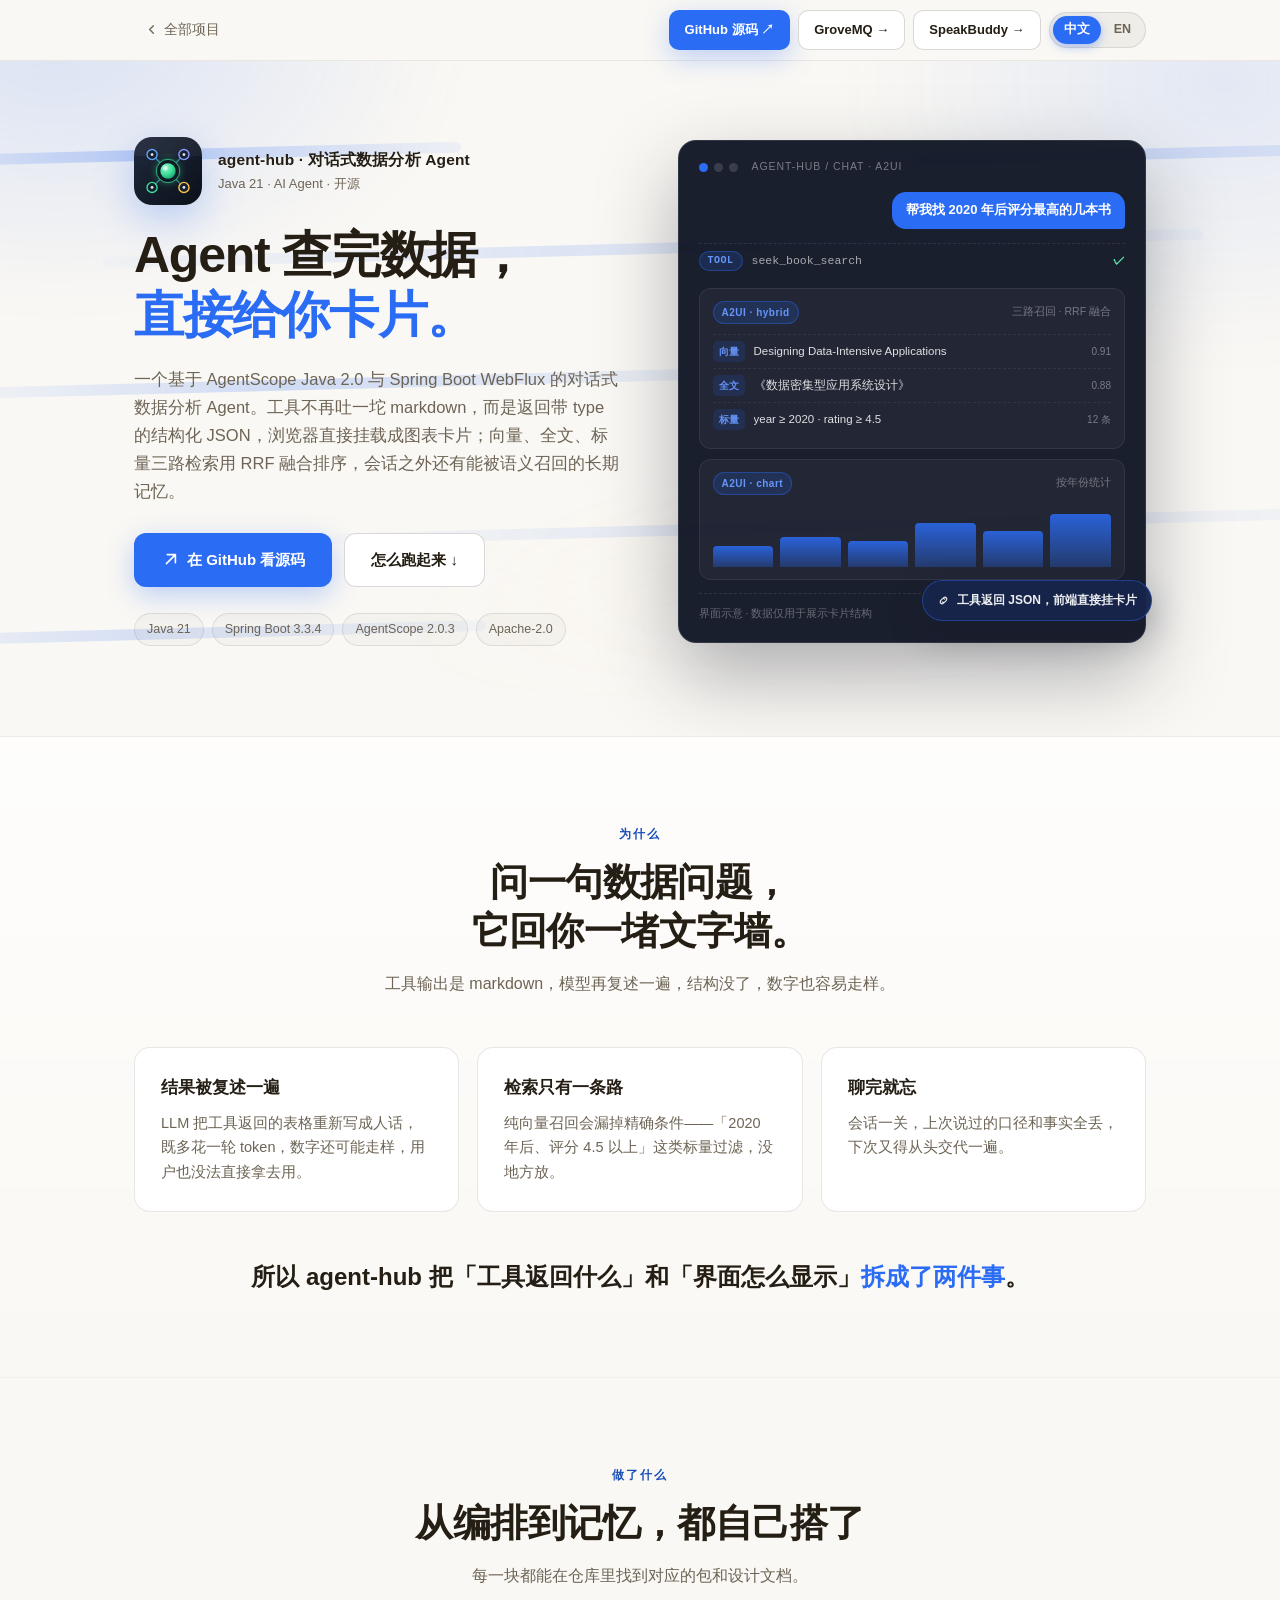
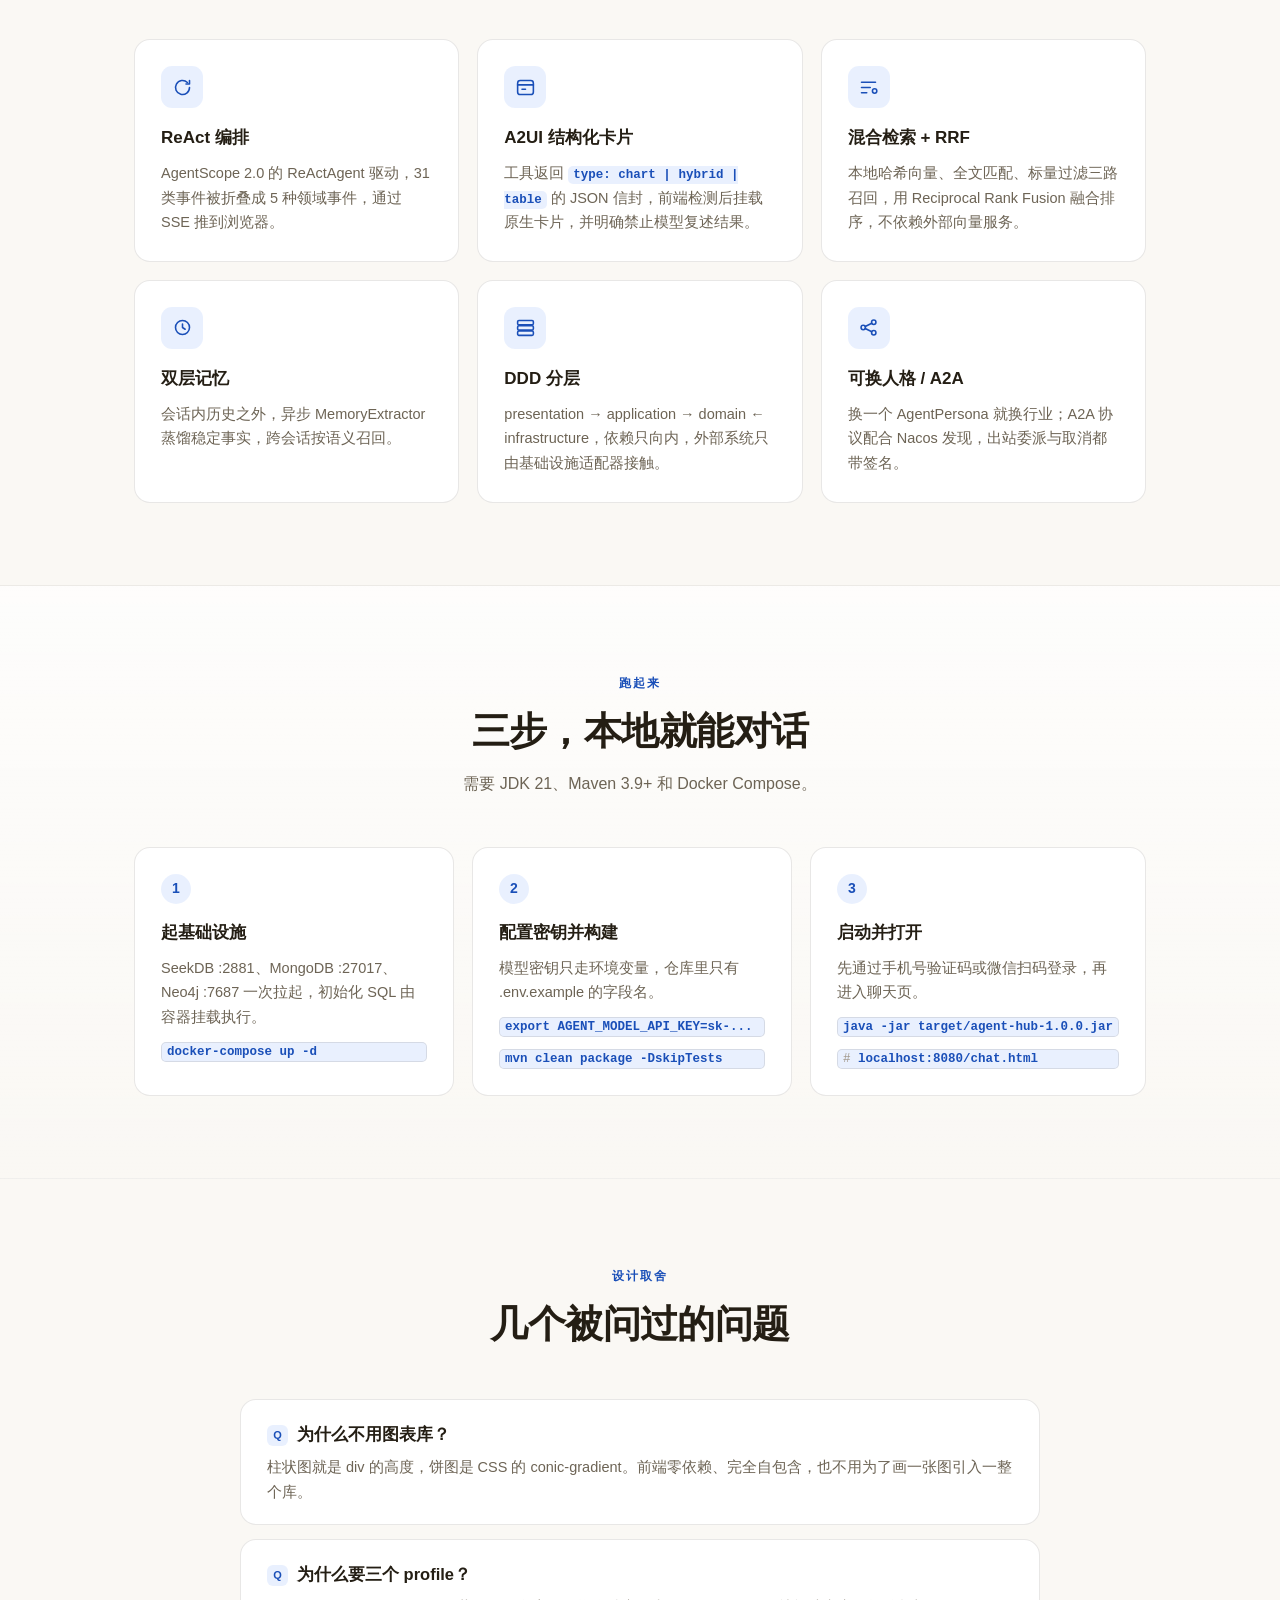
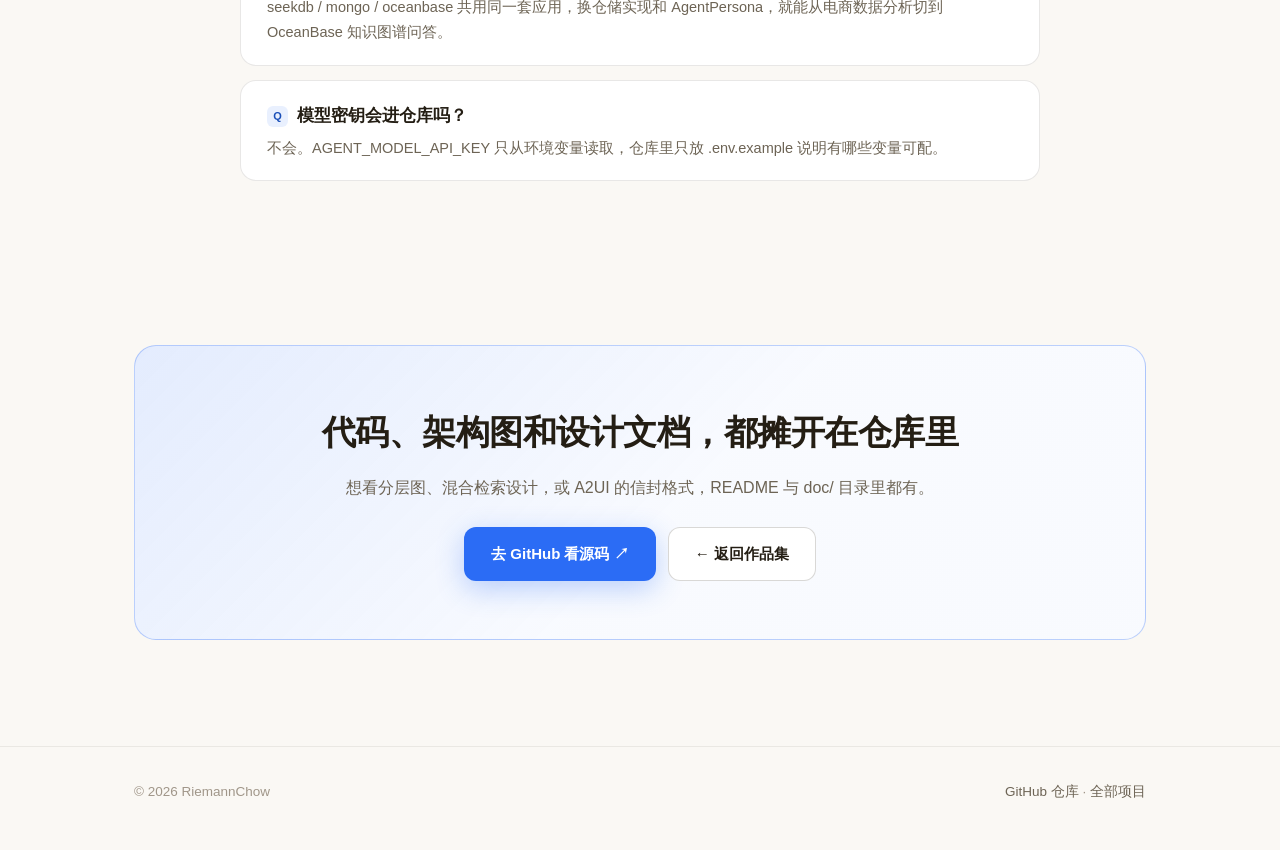
==== commit e2b2edb1: "feat: add SpeakBuddy project page to portfolio Add a purple-themed detail page, home card and SVG ic" ====
--- a/projects/agent-hub/index.html
+++ b/projects/agent-hub/index.html
@@ -29,6 +29,7 @@
       <div class="detail-actions">
         <a class="btn btn-primary btn-sm" href="https://github.com/RiemannChow/agent-hub" target="_blank" rel="noopener noreferrer" data-i18n="common.source">GitHub 源码 ↗</a>
         <a class="btn btn-ghost btn-sm hide-sm" href="../grovemq/" data-i18n="ah.cross">GroveMQ →</a>
+        <a class="btn btn-ghost btn-sm hide-sm" href="../speak-buddy/" data-i18n="ah.cross2">SpeakBuddy →</a>
         <div class="lang-switch" role="group" aria-label="语言切换">
           <button type="button" data-lang="zh" aria-pressed="true">中文</button>
           <button type="button" data-lang="en" aria-pressed="false">EN</button>
--- a/styles.css
+++ b/styles.css
@@ -204,6 +204,64 @@
   max-width: 36em; margin: 0 auto 0;
 }
 
+/* 首页标语：流动的炫彩渐变 + 光泽扫过 + 轻微浮动 + 呼吸光晕 */
+.home-hero .hero-sub { position: relative; }
+.home-hero .hero-sub::before {
+  content: "";
+  position: absolute; z-index: -1;
+  left: 50%; top: 50%;
+  width: min(520px, 92%); height: 240%;
+  transform: translate(-50%, -50%);
+  background: radial-gradient(ellipse at center,
+    rgba(160, 107, 255, .20), rgba(59, 167, 255, .08) 46%, transparent 72%);
+  filter: blur(20px);
+  pointer-events: none;
+  animation: sloganGlow 4.2s ease-in-out infinite;
+}
+@keyframes sloganGlow {
+  0%, 100% { opacity: .55; transform: translate(-50%, -50%) scale(.94); }
+  50%      { opacity: 1;   transform: translate(-50%, -50%) scale(1.06); }
+}
+
+.hero-slogan {
+  display: inline-block;
+  font-size: clamp(25px, 3.8vw, 38px);
+  font-weight: 800;
+  letter-spacing: .06em;
+  line-height: 1.4;
+  color: #b3452f; /* 不支持 background-clip:text 时的回退色 */
+}
+html[data-lang="en"] .hero-slogan { letter-spacing: .015em; }
+@supports ((-webkit-background-clip: text) or (background-clip: text)) {
+  .hero-slogan {
+    background-image:
+      linear-gradient(105deg, transparent 32%, rgba(255, 255, 255, .7) 48%, transparent 64%),
+      linear-gradient(100deg,
+        #ff5f6d 0%, #ff9a3d 16%, #ffd24d 32%, #3ddc97 50%,
+        #3ba7ff 66%, #a06bff 82%, #ff5f6d 100%);
+    background-size: 200% 100%;
+    background-position: 0% 50%;
+    -webkit-background-clip: text;
+            background-clip: text;
+    color: transparent;
+    -webkit-text-fill-color: transparent;
+    animation: sloganFlow 5.5s linear infinite, sloganFloat 3.4s ease-in-out infinite;
+    will-change: background-position, transform;
+  }
+  @keyframes sloganFlow {
+    from { background-position: 0% 50%; }
+    to   { background-position: 200% 50%; }
+  }
+  @keyframes sloganFloat {
+    0%, 100% { transform: translateY(0)    scale(1); }
+    50%      { transform: translateY(-3px) scale(1.015); }
+  }
+}
+@media (prefers-reduced-motion: reduce) {
+  .hero-slogan,
+  .home-hero .hero-sub::before { animation: none; }
+}
+
 /* 图标浮条：弧形排布 + 品牌色辉光 + 轻微漂浮 */
 .hero-icons {
   display: flex; flex-wrap: wrap; justify-content: center; align-items: center;
@@ -396,11 +454,7 @@
   box-shadow: 0 14px 40px rgba(70, 53, 25, .14);
 }
 .about-copy { flex: 1; min-width: 0; }
-.about-copy h2 {
-  font-size: clamp(21px, 2.6vw, 27px); font-weight: 800;
-  letter-spacing: -.015em; line-height: 1.35; margin: 6px 0 12px;
-}
-.about-copy p { color: var(--muted); font-size: 15.5px; max-width: 62ch; }
+.about-copy p { color: var(--muted); font-size: 15.5px; max-width: 62ch; margin-top: 10px; }
 .about-links { display: flex; gap: 10px; flex-wrap: wrap; margin-top: 22px; }
 
 .qr-card {
--- a/detail.css
+++ b/detail.css
@@ -19,6 +19,13 @@
   --accent-soft: rgba(14, 148, 105, .11);
   --accent-line: rgba(14, 148, 105, .32);
   --ink-tint: rgba(14, 148, 105, .10);
+}
+body.theme-purple {
+  --accent: #635bff;
+  --accent-ink: #4c46d6;
+  --accent-soft: rgba(99, 91, 255, .11);
+  --accent-line: rgba(99, 91, 255, .32);
+  --ink-tint: rgba(99, 91, 255, .10);
 }
 
 /* 覆盖首页写死的琥珀色组件 */
